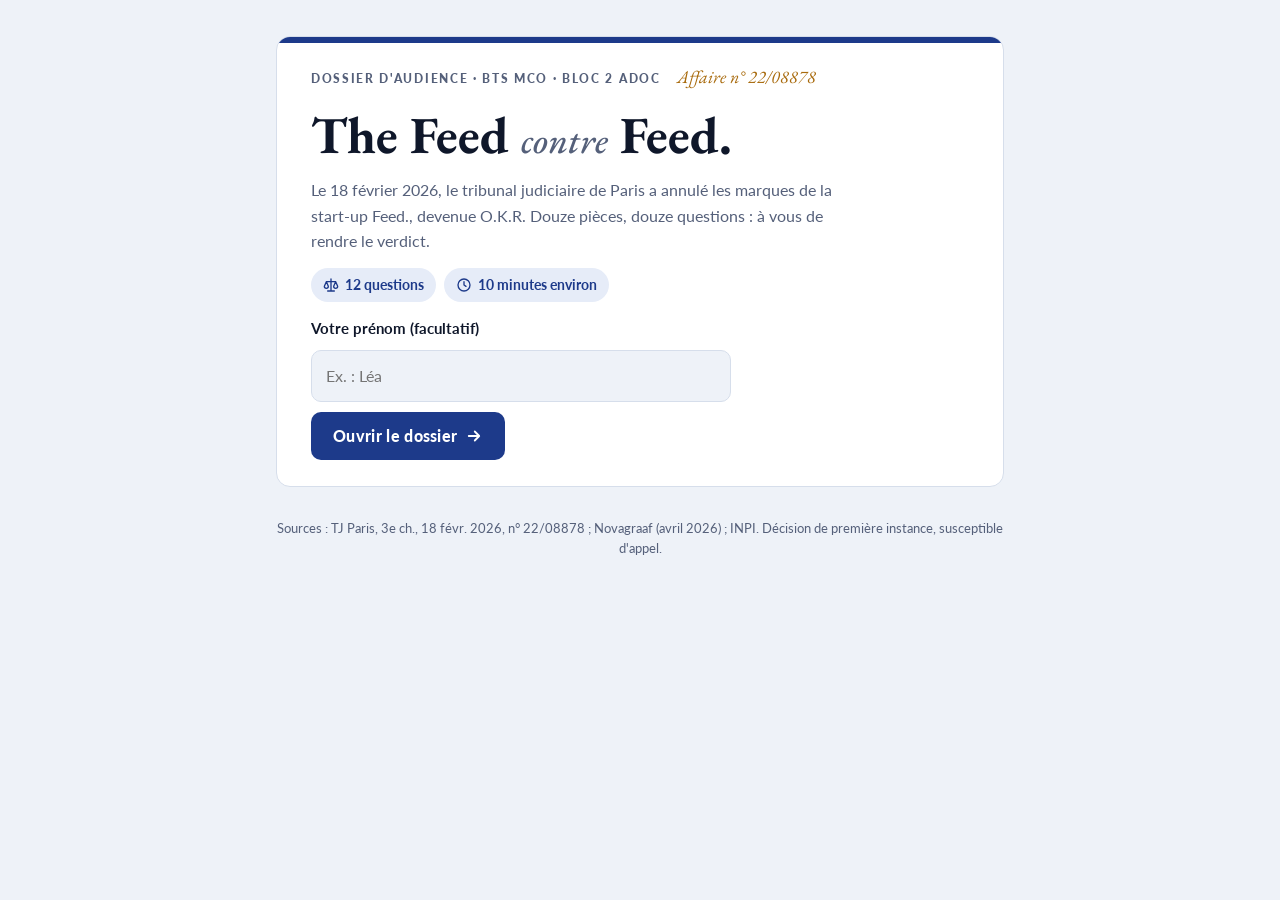
==== escapes/quiz-affaire-feed/index.html @ e08a860f "Ajout du quiz Affaire Feed (BTS MCO) Co-Authored-By: Claude Opus 5.5 <noreply@anthropic.com> Claude-" ====
<!DOCTYPE html>
<html lang="fr">
<meta name="viewport" content="width=device-width, initial-scale=1, viewport-fit=cover">
<meta charset="utf-8">
<title>Quiz Affaire Feed</title>
<meta name="claude:viewport-fit-sides" content="cover">
<link rel="stylesheet" href="https://fonts.googleapis.com/css2?family=EB+Garamond:ital,wght@0,500;0,700;1,500&family=Lato:wght@400;700;900&display=swap">
<style>
/* Layout : « dossier d'audience » — une chemise de procédure, chaque question est une pièce numérotée, le score final est le délibéré */
:root{
  --bg:#EEF2F8; --paper:#FFFFFF; --ink:#0F172A; --muted:#55607A; --line:#D6DEEB;
  --navy:#1D3A8A; --navy-soft:#E6ECF8; --gold:#A86A0C; --gold-soft:#FBF1DE;
  --ok:#15803D; --ok-soft:#E5F4EA; --ko:#B91C1C; --ko-soft:#FBE7E7;
  --display:"EB Garamond",Georgia,"Times New Roman",serif;
  --body:"Lato",system-ui,-apple-system,"Segoe UI",sans-serif;
  --ease:cubic-bezier(.2,.8,.2,1);
}
@media (prefers-color-scheme: dark){:root:not([data-theme="light"]){
  --bg:#0D1220; --paper:#151C2E; --ink:#E8ECF5; --muted:#A3AEC6; --line:#2A3550;
  --navy:#93AEF5; --navy-soft:#1E2A47; --gold:#E9B04F; --gold-soft:#2E2512;
  --ok:#4ADE80; --ok-soft:#12301E; --ko:#F87171; --ko-soft:#3A1717; color-scheme:dark}}
:root[data-theme="dark"]{
  --bg:#0D1220; --paper:#151C2E; --ink:#E8ECF5; --muted:#A3AEC6; --line:#2A3550;
  --navy:#93AEF5; --navy-soft:#1E2A47; --gold:#E9B04F; --gold-soft:#2E2512;
  --ok:#4ADE80; --ok-soft:#12301E; --ko:#F87171; --ko-soft:#3A1717; color-scheme:dark}
*{box-sizing:border-box}
[hidden]{display:none!important}
body{background:var(--bg);color:var(--ink);font-family:var(--body);font-size:16px;line-height:1.6}
.wrap{max-width:760px;margin:0 auto;padding-block:28px 56px;
  padding-left:max(16px,env(safe-area-inset-left,0px));padding-right:max(16px,env(safe-area-inset-right,0px));
  display:grid;gap:20px}
button{font:inherit;color:inherit;cursor:pointer;touch-action:manipulation}
button:focus-visible,input:focus-visible{outline:3px solid var(--gold);outline-offset:2px}
.label{font-size:12px;font-weight:900;letter-spacing:.14em;text-transform:uppercase;color:var(--muted)}
h1,h2{font-family:var(--display);font-weight:700;margin:0;text-wrap:balance;line-height:1.1}

/* Couverture du dossier */
.cover{background:var(--paper);border:1px solid var(--line);border-radius:14px;padding:26px clamp(18px,4vw,34px);display:grid;gap:14px;position:relative;overflow:hidden}
.cover::before{content:"";position:absolute;inset:0 0 auto 0;height:6px;background:var(--navy)}
.case{display:flex;flex-wrap:wrap;gap:8px 16px;align-items:baseline}
.case .no{font-family:var(--display);font-style:italic;font-size:18px;color:var(--gold)}
h1{font-size:clamp(34px,7vw,52px)}
h1 .vs{font-style:italic;font-weight:500;color:var(--muted);font-size:.7em}
.cover p{margin:0;max-width:60ch;color:var(--muted)}
.meta{display:flex;flex-wrap:wrap;gap:8px}
.chip{display:inline-flex;align-items:center;gap:6px;padding:6px 12px;border-radius:999px;background:var(--navy-soft);color:var(--navy);font-size:14px;font-weight:700}
.chip svg{width:16px;height:16px}
.start{display:grid;gap:10px;max-width:420px}
.start label{font-weight:700;font-size:15px}
.start input{font:inherit;padding:12px 14px;border-radius:10px;border:1.5px solid var(--line);background:var(--bg);color:var(--ink);min-height:48px}
.btn{display:inline-flex;align-items:center;justify-content:center;gap:8px;min-height:48px;padding:0 22px;border-radius:10px;border:0;background:var(--navy);color:var(--paper);font-weight:900;letter-spacing:.02em;transition:transform .15s var(--ease),filter .15s}
.btn:hover{filter:brightness(1.08)} .btn:active{transform:scale(.97)}
.btn svg{width:18px;height:18px}
.btn.ghost{background:transparent;color:var(--navy);border:1.5px solid var(--navy)}
.btn[disabled]{opacity:.45;cursor:not-allowed}

/* Barre de progression */
.progress{display:grid;gap:8px}
.progress .row{display:flex;justify-content:space-between;font-size:14px;color:var(--muted);font-variant-numeric:tabular-nums}
.track{height:8px;border-radius:99px;background:var(--line);overflow:hidden}
.fill{height:100%;width:0;background:var(--navy);border-radius:99px;transition:width .3s var(--ease)}

/* Pièce = question */
.piece{background:var(--paper);border:1px solid var(--line);border-radius:14px;padding:24px clamp(18px,4vw,30px);display:grid;gap:16px}
.piece .head{display:flex;justify-content:space-between;align-items:center;gap:10px;flex-wrap:wrap}
.tag{font-size:12px;font-weight:900;letter-spacing:.1em;text-transform:uppercase;padding:4px 10px;border-radius:6px;background:var(--gold-soft);color:var(--gold)}
h2{font-size:clamp(22px,4.2vw,28px)}
.opts{display:grid;gap:10px}
.opt{display:flex;align-items:flex-start;gap:12px;text-align:left;width:100%;min-height:52px;padding:12px 14px;border-radius:10px;border:1.5px solid var(--line);background:var(--paper);transition:border-color .15s,background .15s,transform .15s var(--ease)}
.opt:hover:not([disabled]){border-color:var(--navy);background:var(--navy-soft)}
.opt:active:not([disabled]){transform:scale(.99)}
.opt .k{flex:none;width:28px;height:28px;border-radius:7px;display:grid;place-items:center;font-weight:900;font-size:14px;background:var(--navy-soft);color:var(--navy)}
.opt .t{flex:1;min-width:0;padding-top:2px}
.opt .ic{flex:none;width:22px;height:22px;margin-top:3px;display:none}
.opt[disabled]{cursor:default}
.opt.right{border-color:var(--ok);background:var(--ok-soft)} .opt.right .k{background:var(--ok);color:var(--paper)} .opt.right .ic.y{display:block;color:var(--ok)}
.opt.wrong{border-color:var(--ko);background:var(--ko-soft)} .opt.wrong .k{background:var(--ko);color:var(--paper)} .opt.wrong .ic.n{display:block;color:var(--ko)}
.opt.dim{opacity:.55}

.verdict{display:grid;gap:6px;padding:14px 16px;border-radius:10px;border-left:5px solid var(--ok);background:var(--ok-soft);animation:in .25s var(--ease)}
.verdict.ko{border-left-color:var(--ko);background:var(--ko-soft)}
.verdict .v{font-family:var(--display);font-size:20px;font-weight:700;display:flex;align-items:center;gap:8px}
.verdict.ok .v{color:var(--ok)} .verdict.ko .v{color:var(--ko)}
.verdict .v svg{width:22px;height:22px}
.verdict p{margin:0}
.actions{display:flex;justify-content:flex-end}
@keyframes in{from{opacity:.2;transform:translateY(6px)}to{opacity:1;transform:none}}

/* Délibéré */
.result{background:var(--paper);border:1px solid var(--line);border-radius:14px;padding:28px clamp(18px,4vw,34px);display:grid;gap:18px;text-align:center;justify-items:center}
.seal{width:140px;height:140px;border-radius:50%;border:3px double var(--gold);display:grid;place-items:center;align-content:center;color:var(--gold);transform:rotate(-6deg)}
.seal b{font-family:var(--display);font-size:46px;line-height:1;font-variant-numeric:tabular-nums}
.seal span{font-size:12px;font-weight:900;letter-spacing:.14em;text-transform:uppercase}
.result h2{font-size:clamp(26px,5vw,36px)}
.result p{margin:0;max-width:52ch;color:var(--muted)}
.recap{width:100%;display:grid;gap:8px;text-align:left}
.recap li{display:flex;gap:10px;align-items:flex-start;padding:10px 12px;border-radius:10px;background:var(--bg);font-size:15px}
.recap ul{list-style:none;margin:0;padding:0;display:grid;gap:8px}
.recap svg{flex:none;width:20px;height:20px;margin-top:2px}
.recap .y{color:var(--ok)} .recap .n{color:var(--ko)}
.recap .ans{color:var(--muted);font-size:14px}
.btns{display:flex;gap:10px;flex-wrap:wrap;justify-content:center}
.foot{font-size:12.5px;color:var(--muted);text-align:center}
.sr{position:absolute;width:1px;height:1px;overflow:hidden;clip:rect(0 0 0 0)}
@media (prefers-reduced-motion:reduce){*{animation:none!important;transition:none!important}}
</style>

<svg width="0" height="0" style="position:absolute" aria-hidden="true">
  <symbol id="i-check" viewBox="0 0 24 24" fill="none" stroke="currentColor" stroke-width="2.4" stroke-linecap="round" stroke-linejoin="round"><circle cx="12" cy="12" r="9.5"/><path d="M8 12.5l2.7 2.7L16 9.8"/></symbol>
  <symbol id="i-x" viewBox="0 0 24 24" fill="none" stroke="currentColor" stroke-width="2.4" stroke-linecap="round"><circle cx="12" cy="12" r="9.5"/><path d="M9 9l6 6M15 9l-6 6"/></symbol>
  <symbol id="i-scale" viewBox="0 0 24 24" fill="none" stroke="currentColor" stroke-width="2" stroke-linecap="round" stroke-linejoin="round"><path d="M12 3v18M7 21h10M5 7h14M5 7l-3 7a3 3 0 006 0L5 7zM19 7l-3 7a3 3 0 006 0l-3-7z"/></symbol>
  <symbol id="i-clock" viewBox="0 0 24 24" fill="none" stroke="currentColor" stroke-width="2" stroke-linecap="round"><circle cx="12" cy="12" r="9"/><path d="M12 7v5l3 2"/></symbol>
  <symbol id="i-arrow" viewBox="0 0 24 24" fill="none" stroke="currentColor" stroke-width="2.4" stroke-linecap="round" stroke-linejoin="round"><path d="M5 12h14M13 6l6 6-6 6"/></symbol>
  <symbol id="i-redo" viewBox="0 0 24 24" fill="none" stroke="currentColor" stroke-width="2.2" stroke-linecap="round" stroke-linejoin="round"><path d="M4 12a8 8 0 1 0 2.4-5.7M4 4v4h4"/></symbol>
</svg>

<main class="wrap" id="app">
  <section class="cover" id="cover">
    <div class="case"><span class="label">Dossier d'audience · BTS MCO · Bloc 2 ADOC</span><span class="no">Affaire n° 22/08878</span></div>
    <h1>The Feed <span class="vs">contre</span> Feed.</h1>
    <p>Le 18 février 2026, le tribunal judiciaire de Paris a annulé les marques de la start-up Feed., devenue O.K.R. Douze pièces, douze questions : à vous de rendre le verdict.</p>
    <div class="meta">
      <span class="chip"><svg aria-hidden="true"><use href="#i-scale"/></svg>12 questions</span>
      <span class="chip"><svg aria-hidden="true"><use href="#i-clock"/></svg>10 minutes environ</span>
    </div>
    <form class="start" id="startForm">
      <label for="who">Votre prénom (facultatif)</label>
      <input id="who" name="who" type="text" autocomplete="given-name" maxlength="30" placeholder="Ex. : Léa">
      <div><button class="btn" type="submit">Ouvrir le dossier <svg aria-hidden="true"><use href="#i-arrow"/></svg></button></div>
    </form>
  </section>

  <div id="quiz" hidden>
    <div class="progress" style="margin-bottom:16px">
      <div class="row"><span id="pLabel">Pièce 1 sur 12</span><span id="pScore">Score : 0</span></div>
      <div class="track" role="progressbar" aria-valuemin="0" aria-valuemax="12" aria-valuenow="0" id="track"><div class="fill" id="fill"></div></div>
    </div>
    <section class="piece" aria-labelledby="qText">
      <div class="head"><span class="label" id="qNum">Pièce n° 1</span><span class="tag" id="qTag">QCM</span></div>
      <h2 id="qText"></h2>
      <div class="opts" id="opts" role="group" aria-labelledby="qText"></div>
      <div id="fb" aria-live="polite"></div>
      <div class="actions"><button class="btn" id="next" hidden>Pièce suivante <svg aria-hidden="true"><use href="#i-arrow"/></svg></button></div>
    </section>
  </div>

  <section class="result" id="result" hidden aria-live="polite">
    <span class="label">Délibéré</span>
    <div class="seal"><b id="rScore">0</b><span>sur 12</span></div>
    <h2 id="rTitle"></h2>
    <p id="rText"></p>
    <div class="recap"><ul id="recap"></ul></div>
    <div class="btns">
      <button class="btn" id="again"><svg aria-hidden="true"><use href="#i-redo"/></svg>Rejouer</button>
      <button class="btn ghost" id="errorsOnly">Revoir mes erreurs</button>
    </div>
  </section>

  <p class="foot">Sources : TJ Paris, 3e ch., 18 févr. 2026, n° 22/08878 ; Novagraaf (avril 2026) ; INPI. Décision de première instance, susceptible d'appel.</p>
</main>

<script>
const Q = [
  {t:"QCM", q:"Quelle juridiction a annulé les marques Feed ?", o:["L'INPI","Le tribunal judiciaire de Paris","L'EUIPO (office européen des marques)","La Cour de cassation"], a:1,
   e:"C'est une décision de justice du tribunal judiciaire de Paris, rendue le 18 février 2026. L'INPI n'a pas radié la marque."},
  {t:"QCM", q:"Qui est titulaire de la marque antérieure « The Feed » ?", o:["Une start-up française concurrente","Anthony Bourbon lui-même","La société américaine The Feed.com","L'INPI"], a:2,
   e:"The Feed.com, société américaine, a déposé la marque de l'Union européenne « The Feed » le 3 décembre 2013, trois ans avant la création de Feed."},
  {t:"QCM", q:"Pourquoi le mot « The » ne suffit-il pas à distinguer les deux marques ?", o:["Il est en anglais","Il est peu distinctif : « Feed » est l'élément dominant","Il n'est pas protégeable en France","Feed. l'avait aussi déposé"], a:1,
   e:"Le tribunal a jugé « The » peu distinctif. Le consommateur retient « Feed », commun aux deux signes."},
  {t:"Vrai ou faux", q:"La notoriété de Feed. en France lui a permis de conserver sa marque.", o:["Vrai","Faux"], a:1,
   e:"Faux. Le succès commercial et la notoriété n'ont pas suffi à écarter l'antériorité : le premier qui dépose a la priorité."},
  {t:"QCM", q:"Quels éléments réunis créent le risque de confusion ?", o:["Même prix et même logo","Signes proches, produits similaires, même public","Même pays d'origine","Même dirigeant"], a:1,
   e:"Le juge compare les signes, les produits et services (substituts de repas, boissons, compléments, vente en ligne) et le public visé."},
  {t:"QCM", q:"Sur quel fondement les marques Feed ont-elles été perdues ?", o:["La déchéance pour non-usage","La nullité pour atteinte à une marque antérieure","La radiation automatique par l'INPI","La concurrence déloyale"], a:1,
   e:"Il s'agit d'une nullité : les marques n'auraient jamais dû être enregistrées car elles portaient atteinte à « The Feed »."},
  {t:"QCM", q:"Quel est l'effet d'une nullité de marque ?", o:["La marque disparaît dans 5 ans","Elle est rétroactive : la marque est réputée n'avoir jamais existé","Elle ne vaut que pour l'avenir","Elle suspend la marque pendant un an"], a:1,
   e:"La nullité rétroagit à la date de dépôt. La déchéance, elle, ne prend effet qu'à la date de la demande ou du motif."},
  {t:"QCM", q:"Au bout de combien d'années sans exploitation sérieuse une marque peut-elle être déchue ?", o:["3 ans","5 ans","10 ans","20 ans"], a:1,
   e:"Cinq ans sans exploitation sérieuse. Une marque peut aussi être déchue si elle devient générique ou trompeuse. Ce n'était pas le cas de Feed."},
  {t:"QCM", q:"Pourquoi l'affaire a-t-elle été jugée par le tribunal et non par l'INPI ?", o:["L'INPI ne traite jamais les nullités","La nullité était liée à une action en contrefaçon","The Feed.com est une société étrangère","Le montant dépassait 100 000 €"], a:1,
   e:"L'INPI peut annuler une marque, mais il n'est pas compétent quand la nullité accompagne une action en contrefaçon."},
  {t:"QCM", q:"Combien Feed. doit-elle verser en dommages-intérêts provisionnels ?", o:["10 000 €","169 416,41 €","179 416,41 €","1,4 M€"], a:2,
   e:"179 416,41 € : 169 416,41 € de perte de chance de conclure une licence et 10 000 € de préjudice moral."},
  {t:"Vrai ou faux", q:"Le tribunal a aussi condamné Feed. pour concurrence déloyale et parasitisme.", o:["Vrai","Faux"], a:1,
   e:"Faux. Ces demandes ont été rejetées. Seule la contrefaçon de marque a été retenue."},
  {t:"QCM", q:"Quelle précaution aurait pu éviter le litige avant le dépôt de la marque ?", o:["Créer un logo coloré","Réserver un compte Instagram","Faire une recherche d'antériorités (INPI, EUIPO, OMPI)","Lever des fonds rapidement"], a:2,
   e:"La recherche d'antériorités vérifie qu'aucun signe proche n'est déjà protégé pour des produits similaires. Ensuite, une veille surveille les nouveaux dépôts."}
];
const $ = id => document.getElementById(id);
let order = [], i = 0, score = 0, answers = [], who = "";
const ic = (id, cls) => `<svg class="ic ${cls}" aria-hidden="true"><use href="#${id}"/></svg>`;

function start(list){
  order = list; i = 0; score = 0; answers = [];
  $("cover").hidden = true; $("result").hidden = true; $("quiz").hidden = false;
  $("track").setAttribute("aria-valuemax", order.length);
  show();
}
function show(){
  const q = Q[order[i]];
  $("pLabel").textContent = `Pièce ${i+1} sur ${order.length}`;
  $("pScore").textContent = `Score : ${score}`;
  $("fill").style.width = (i/order.length*100) + "%";
  $("track").setAttribute("aria-valuenow", i);
  $("qNum").textContent = `Pièce n° ${order[i]+1}`;
  $("qTag").textContent = q.t;
  $("qText").textContent = q.q;
  $("fb").innerHTML = ""; $("next").hidden = true;
  const keys = q.o.length === 2 ? ["V","F"] : ["A","B","C","D"];
  $("opts").innerHTML = q.o.map((o,k)=>`<button class="opt" data-k="${k}"><span class="k">${keys[k]}</span><span class="t">${o}</span>${ic("i-check","y")}${ic("i-x","n")}</button>`).join("");
  $("opts").querySelectorAll(".opt").forEach(b => b.addEventListener("click", () => pick(+b.dataset.k)));
  $("qText").setAttribute("tabindex","-1"); $("qText").focus({preventScroll:false});
}
function pick(k){
  const q = Q[order[i]]; const good = k === q.a;
  if (good) score++;
  answers.push({idx:order[i], k, good});
  $("opts").querySelectorAll(".opt").forEach((b,n)=>{
    b.disabled = true;
    if (n === q.a) b.classList.add("right");
    else if (n === k) b.classList.add("wrong");
    else b.classList.add("dim");
  });
  $("fb").innerHTML = `<div class="verdict ${good?"ok":"ko"}"><div class="v"><svg aria-hidden="true"><use href="#${good?"i-check":"i-x"}"/></svg>${good?"Argument retenu":"Argument rejeté"}</div><p>${q.e}</p></div>`;
  $("pScore").textContent = `Score : ${score}`;
  $("next").innerHTML = (i === order.length-1 ? "Voir le délibéré" : "Pièce suivante") + ` <svg aria-hidden="true"><use href="#i-arrow"/></svg>`;
  $("next").hidden = false; $("next").focus();
}
function next(){ i++; i < order.length ? show() : end(); }
function end(){
  $("quiz").hidden = true; $("result").hidden = false;
  const n = order.length, r = score/n;
  $("rScore").textContent = score;
  document.querySelector(".seal span").textContent = "sur " + n;
  const name = who ? who + ", " : "";
  const [title, text] = r === 1 ? ["Verdict : relaxe totale", "Vous maîtrisez parfaitement l'affaire Feed et le droit des marques."]
    : r >= .75 ? ["Verdict : dossier solide", "Très bonne maîtrise. Relisez les explications des questions manquées."]
    : r >= .5 ? ["Verdict : à compléter", "Les bases sont là. Revoyez la différence entre nullité et déchéance et le rôle de l'INPI."]
    : ["Verdict : dossier à reprendre", "Relisez les deux infographies et la fiche ressource, puis rejouez."];
  $("rTitle").textContent = name ? name + title.charAt(0).toLowerCase() + title.slice(1) : title;
  $("rText").textContent = text;
  $("recap").innerHTML = answers.map(a=>{
    const q = Q[a.idx];
    return `<li>${ic(a.good?"i-check":"i-x", a.good?"y":"n").replace('class="ic ','class="')}<span><b>${q.q}</b><br><span class="ans">${a.good ? "Bonne réponse" : "Votre réponse : " + q.o[a.k] + " · Attendu : " + q.o[q.a]}</span></span></li>`;
  }).join("");
  $("errorsOnly").hidden = answers.every(a=>a.good);
  $("rTitle").setAttribute("tabindex","-1"); $("rTitle").focus();
}
$("startForm").addEventListener("submit", e => { e.preventDefault(); who = $("who").value.trim(); start(Q.map((_,k)=>k)); });
$("next").addEventListener("click", next);
$("again").addEventListener("click", () => start(Q.map((_,k)=>k)));
$("errorsOnly").addEventListener("click", () => start(answers.filter(a=>!a.good).map(a=>a.idx)));
document.addEventListener("keydown", e => {
  if ($("quiz").hidden || e.target.tagName === "INPUT") return;
  const map = {a:0,b:1,c:2,d:3,v:0,f:1,"1":0,"2":1,"3":2,"4":3};
  const k = map[e.key.toLowerCase()];
  const btns = [...$("opts").querySelectorAll(".opt:not([disabled])")];
  if (k !== undefined && btns[k]) btns[k].click();
});
</script>
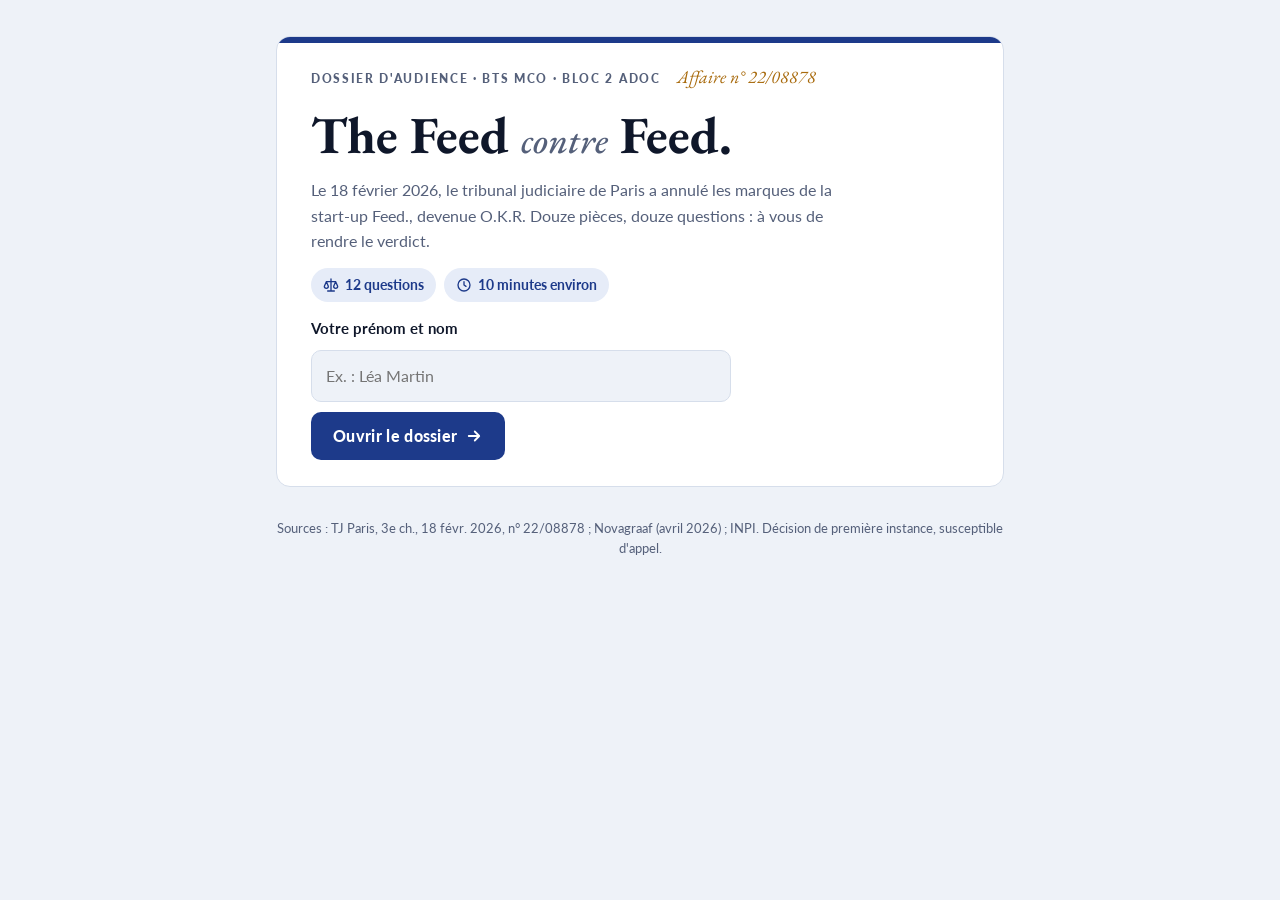
==== commit 86a4123b: "Quiz Affaire Feed : suivi en direct + page prof Co-Authored-By: Claude Opus 5.5 <noreply@anthropic.c" ====
--- a/escapes/quiz-affaire-feed/index.html
+++ b/escapes/quiz-affaire-feed/index.html
@@ -101,6 +101,12 @@
 .recap .ans{color:var(--muted);font-size:14px}
 .btns{display:flex;gap:10px;flex-wrap:wrap;justify-content:center}
 .foot{font-size:12.5px;color:var(--muted);text-align:center}
+.suivi{width:100%;border-collapse:collapse;font-size:15px}
+.suivi th,.suivi td{text-align:left;padding:9px 10px;border-bottom:1px solid var(--line);white-space:nowrap}
+.suivi th{font-size:12px;text-transform:uppercase;letter-spacing:.08em;color:var(--muted)}
+.bar{display:inline-block;vertical-align:middle;width:110px;height:9px;border-radius:9px;background:var(--line);overflow:hidden;margin-right:6px}
+.bar i{display:block;height:100%;background:var(--navy)}
+.qrow{display:grid;grid-template-columns:1fr 130px 48px;gap:10px;align-items:center;padding:8px 12px;border-radius:10px;background:var(--bg);font-size:14px}
 .sr{position:absolute;width:1px;height:1px;overflow:hidden;clip:rect(0 0 0 0)}
 @media (prefers-reduced-motion:reduce){*{animation:none!important;transition:none!important}}
 </style>
@@ -124,8 +130,8 @@
       <span class="chip"><svg aria-hidden="true"><use href="#i-clock"/></svg>10 minutes environ</span>
     </div>
     <form class="start" id="startForm">
-      <label for="who">Votre prénom (facultatif)</label>
-      <input id="who" name="who" type="text" autocomplete="given-name" maxlength="30" placeholder="Ex. : Léa">
+      <label for="who">Votre prénom et nom</label>
+      <input id="who" name="who" type="text" autocomplete="given-name" maxlength="40" placeholder="Ex. : Léa Martin" required>
       <div><button class="btn" type="submit">Ouvrir le dossier <svg aria-hidden="true"><use href="#i-arrow"/></svg></button></div>
     </form>
   </section>
@@ -154,6 +160,15 @@
       <button class="btn" id="again"><svg aria-hidden="true"><use href="#i-redo"/></svg>Rejouer</button>
       <button class="btn ghost" id="errorsOnly">Revoir mes erreurs</button>
     </div>
+  </section>
+
+  <section class="cover" id="prof" hidden>
+    <div class="case"><span class="label">Espace professeur</span><span class="no">Suivi en direct</span></div>
+    <p id="suiviInfo">Chargement…</p>
+    <div style="overflow-x:auto"><table class="suivi" id="suiviTab"><thead><tr><th>Élève</th><th>Progression</th><th>Score</th><th>Note /20</th><th>Temps</th><th>Statut</th></tr></thead><tbody></tbody></table></div>
+    <h2 style="font-size:24px;margin-top:8px">Réussite par question</h2>
+    <div id="parQ" class="recap"></div>
+    <div class="btns" style="justify-content:flex-start"><button class="btn" id="suiviMaj">Actualiser</button><button class="btn ghost" id="suiviReset">Vider la séance</button></div>
   </section>
 
   <p class="foot">Sources : TJ Paris, 3e ch., 18 févr. 2026, n° 22/08878 ; Novagraaf (avril 2026) ; INPI. Décision de première instance, susceptible d'appel.</p>
@@ -188,13 +203,24 @@
 ];
 const $ = id => document.getElementById(id);
 let order = [], i = 0, score = 0, answers = [], who = "";
+/* Suivi en direct (même base Firebase que Swiss Running) */
+const DB = "https://escape-game-rivetoile-default-rtdb.europe-west1.firebasedatabase.app", JEU_ID = "quiz-affaire-feed";
+let SID = "", principal = false, debut = 0;
+function envoyer(fini){
+  if(!principal || !who || window.MODE_PROF) return;
+  const rep = Q.map((_,k)=>{const a = answers.find(x=>x.idx===k); return a ? (a.good?"1":"0") : "-"}).join("");
+  const corps = {nom:who, repondu:answers.length, score, total:Q.length, rep, statut:fini?"terminé":"en cours", temps_s:Math.round((Date.now()-debut)/1000), maj:Date.now()};
+  try{ fetch(DB+"/"+JEU_ID+"/"+SID+".json", {method:"PUT", body:JSON.stringify(corps)}).catch(()=>{}) }catch(e){}
+}
 const ic = (id, cls) => `<svg class="ic ${cls}" aria-hidden="true"><use href="#${id}"/></svg>`;
 
 function start(list){
+  principal = list.length === Q.length;
+  if(principal){ SID = Date.now().toString(36)+Math.random().toString(36).slice(2,7); debut = Date.now(); }
   order = list; i = 0; score = 0; answers = [];
   $("cover").hidden = true; $("result").hidden = true; $("quiz").hidden = false;
   $("track").setAttribute("aria-valuemax", order.length);
-  show();
+  show(); envoyer();
 }
 function show(){
   const q = Q[order[i]];
@@ -223,12 +249,14 @@
   });
   $("fb").innerHTML = `<div class="verdict ${good?"ok":"ko"}"><div class="v"><svg aria-hidden="true"><use href="#${good?"i-check":"i-x"}"/></svg>${good?"Argument retenu":"Argument rejeté"}</div><p>${q.e}</p></div>`;
   $("pScore").textContent = `Score : ${score}`;
+  envoyer();
   $("next").innerHTML = (i === order.length-1 ? "Voir le délibéré" : "Pièce suivante") + ` <svg aria-hidden="true"><use href="#i-arrow"/></svg>`;
   $("next").hidden = false; $("next").focus();
 }
 function next(){ i++; i < order.length ? show() : end(); }
 function end(){
   $("quiz").hidden = true; $("result").hidden = false;
+  envoyer(true); principal = false;
   const n = order.length, r = score/n;
   $("rScore").textContent = score;
   document.querySelector(".seal span").textContent = "sur " + n;
@@ -257,4 +285,39 @@
   const btns = [...$("opts").querySelectorAll(".opt:not([disabled])")];
   if (k !== undefined && btns[k]) btns[k].click();
 });
+
+/* Espace professeur */
+const esc = s => String(s).replace(/[&<>"]/g, c => ({"&":"&amp;","<":"&lt;",">":"&gt;",'"':"&quot;"}[c]));
+const fmt = s => { s = Math.max(0, s|0); return Math.floor(s/60) + " min " + String(s%60).padStart(2,"0"); };
+function suivi(){
+  fetch(DB+"/"+JEU_ID+".json").then(r=>r.json()).then(o=>{
+    if(o && o.error) throw new Error(o.error);
+    const now = Date.now(), L = Object.values(o||{});
+    const vus = {}; L.sort((a,b)=>a.maj-b.maj).forEach(e=>{ vus[e.nom.toLowerCase()] = (vus[e.nom.toLowerCase()]||0)+1; e.essai = vus[e.nom.toLowerCase()]; });
+    L.sort((a,b)=>a.nom.localeCompare(b.nom,"fr") || a.essai-b.essai);
+    const fini = L.filter(e=>e.statut==="terminé").length;
+    $("suiviInfo").textContent = `${L.length} partie${L.length>1?"s":""} · ${fini} terminée${fini>1?"s":""} · mis à jour à ${new Date().toLocaleTimeString("fr-FR")}`;
+    $("suiviTab").querySelector("tbody").innerHTML = L.map(e=>{
+      const inactif = (now - (+e.maj||0))/60000, t = e.total||12;
+      const st = e.statut==="terminé" ? '<b style="color:var(--ok)">Terminé</b>' : inactif>3 ? `<span style="color:var(--ko)">Inactif ${Math.round(inactif)} min</span>` : "En jeu";
+      const note = Math.round(e.score/t*20*2)/2;
+      return `<tr><td><b>${esc(e.nom)}</b>${e.essai>1?` <span style="color:var(--muted)">(essai ${e.essai})</span>`:""}</td><td><span class="bar"><i style="width:${Math.round(e.repondu/t*100)}%"></i></span>${e.repondu}/${t}</td><td>${e.score}/${e.repondu}</td><td><b>${e.statut==="terminé"?String(note).replace(".",","):"…"}</b></td><td>${fmt(e.temps_s)}</td><td>${st}</td></tr>`;
+    }).join("") || '<tr><td colspan="6">Aucun élève pour l\'instant.</td></tr>';
+    $("parQ").innerHTML = Q.map((q,k)=>{
+      const R = L.map(e=>(e.rep||"")[k]).filter(x=>x==="0"||x==="1"), ok = R.filter(x=>x==="1").length;
+      const pc = R.length ? Math.round(ok/R.length*100) : null;
+      const c = pc===null ? "var(--muted)" : pc>=70 ? "var(--ok)" : pc>=40 ? "var(--gold)" : "var(--ko)";
+      return `<div class="qrow"><span><b>${k+1}.</b> ${esc(q.q)}</span><span class="bar" style="width:120px"><i style="width:${pc||0}%;background:${c}"></i></span><b style="color:${c}">${pc===null?"–":pc+" %"}</b></div>`;
+    }).join("");
+  }).catch(err=>{ $("suiviInfo").textContent = /denied/i.test(err.message) ? "La base Firebase refuse l'accès (règles expirées ou limitées)." : "Lecture impossible, nouvel essai dans 5 s…"; });
+}
+if(window.MODE_PROF){
+  document.title = "Suivi prof · Quiz Affaire Feed";
+  $("cover").hidden = true; $("prof").hidden = false;
+  $("suiviMaj").onclick = suivi;
+  let armee = 0;
+  $("suiviReset").onclick = e => { const b = e.target; if(Date.now()-armee > 5000){ armee = Date.now(); b.textContent = "Clique encore pour confirmer"; return; }
+    armee = 0; fetch(DB+"/"+JEU_ID+".json", {method:"DELETE"}).then(()=>{ b.textContent = "Vider la séance"; suivi(); }).catch(()=>{ b.textContent = "Échec de l'effacement"; }); };
+  suivi(); setInterval(suivi, 5000);
+}
 </script>
